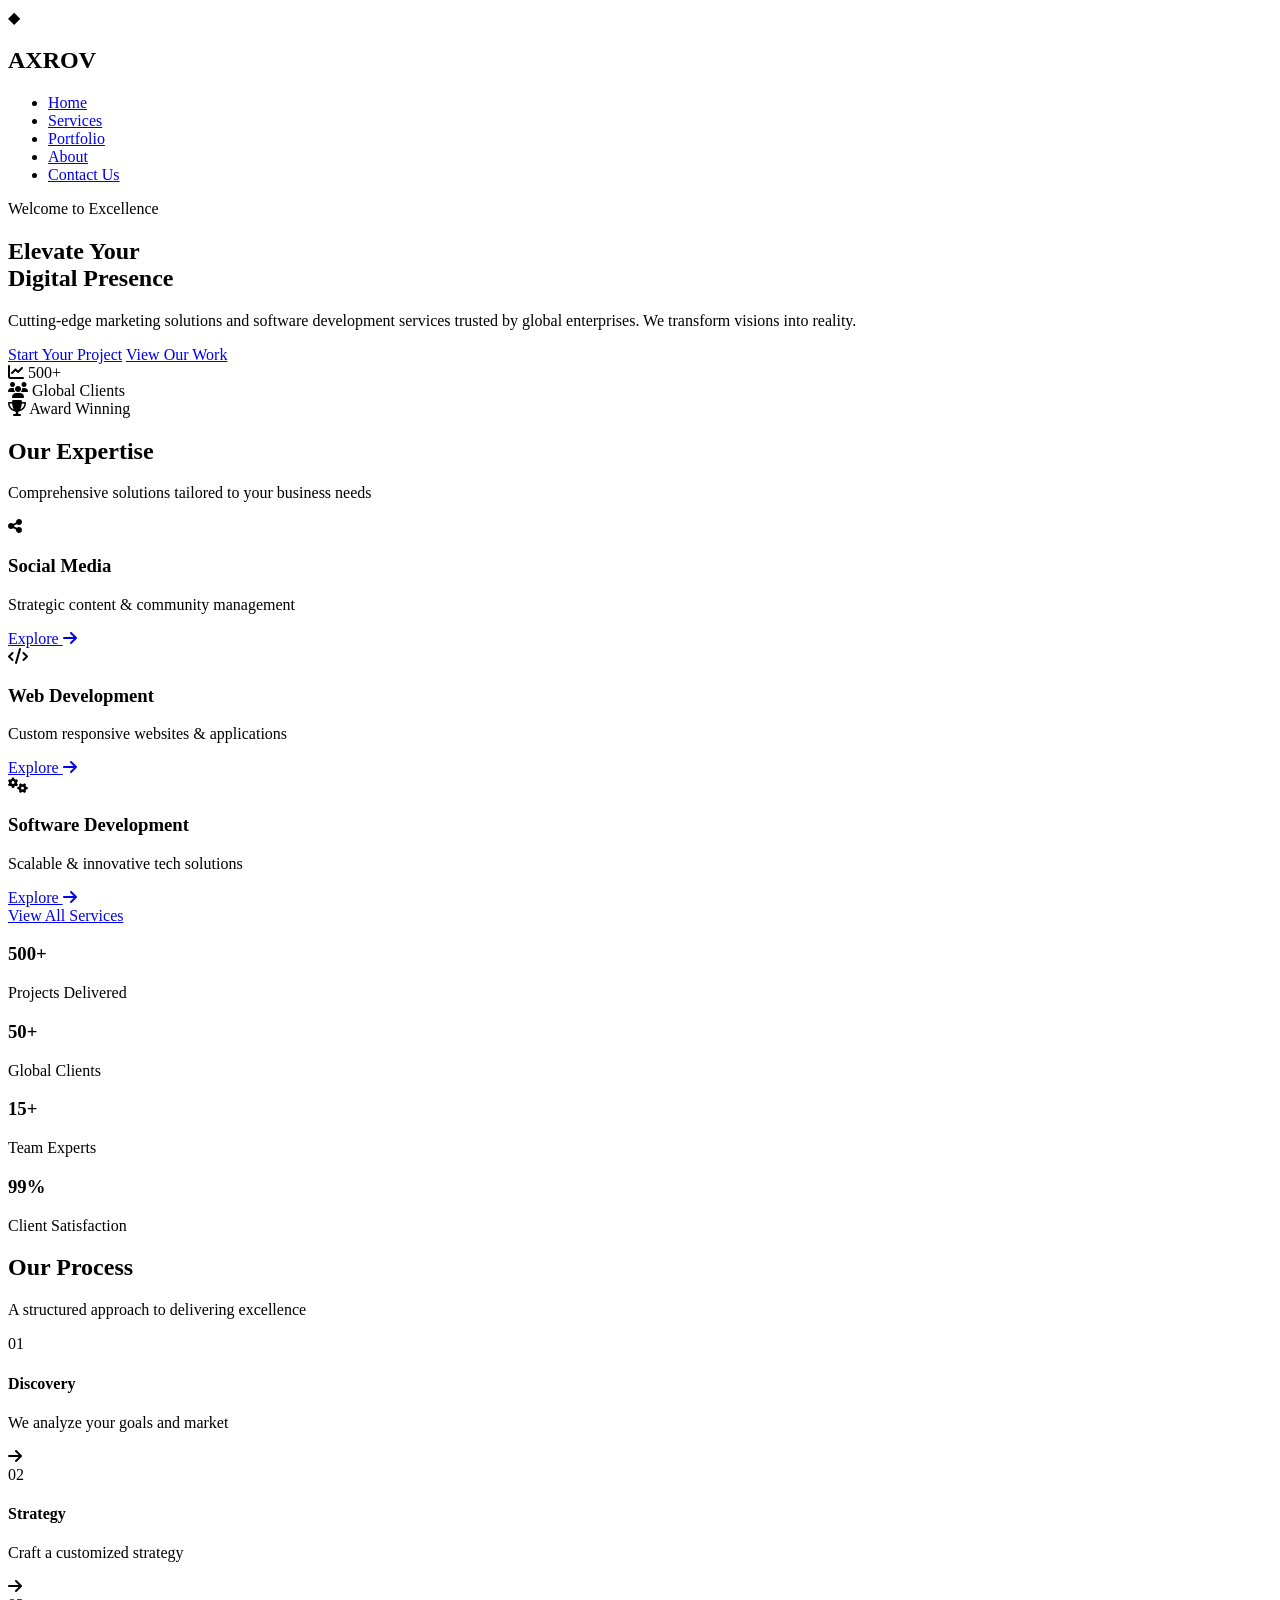
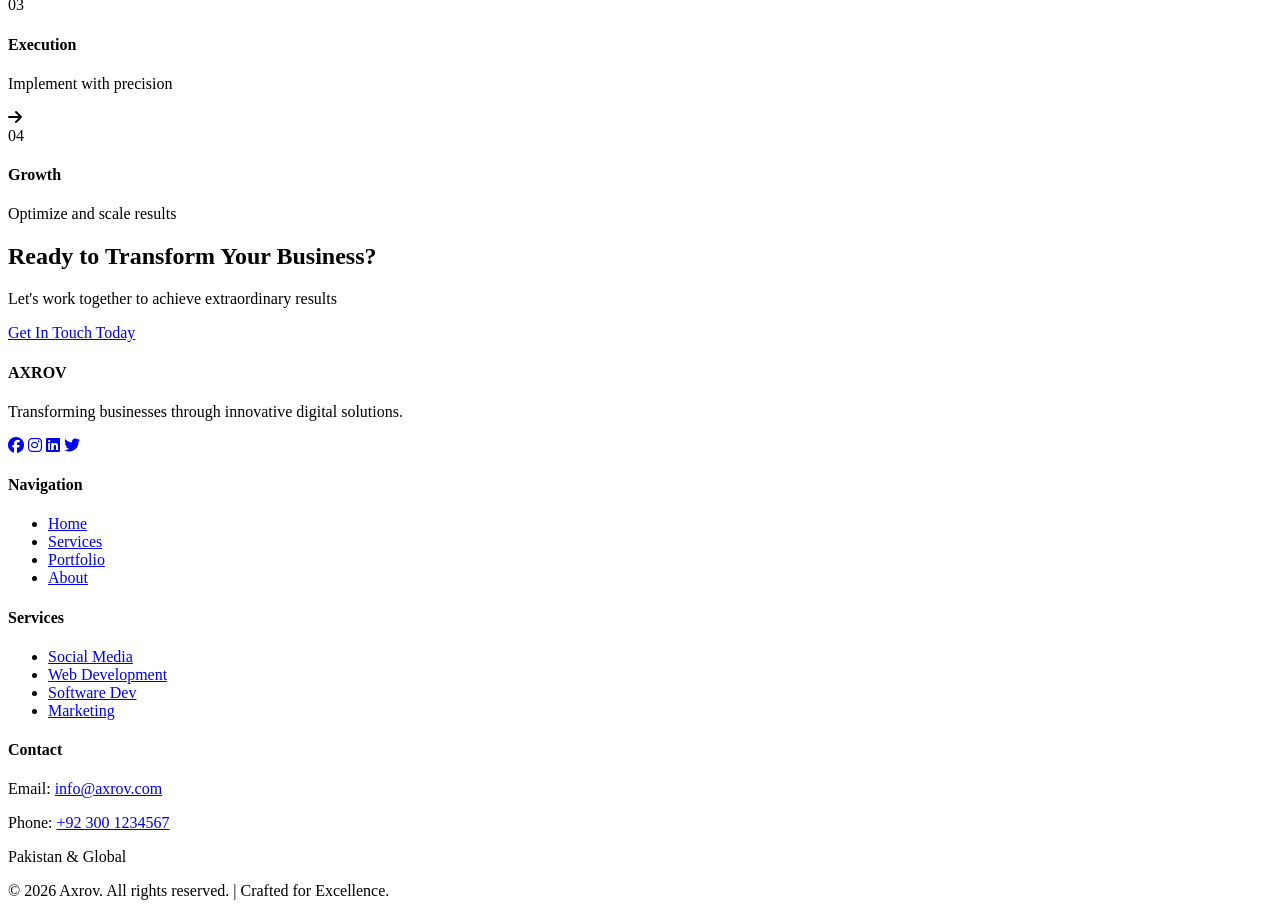
==== index.html @ 905a5f2a "World-class multi-page professional website - Complete redesign" ====
<!DOCTYPE html>
<html lang="en">
<head>
    <meta charset="UTF-8">
    <meta name="viewport" content="width=device-width, initial-scale=1.0">
    <meta name="description" content="Axrov - Premium Marketing Agency & Software Development Solutions">
    <title>Axrov | Premium Digital Solutions</title>
    <link rel="stylesheet" href="css/global.css">
    <link rel="stylesheet" href="css/index.css">
    <link rel="stylesheet" href="https://cdnjs.cloudflare.com/ajax/libs/font-awesome/6.5.0/css/all.min.css">
</head>
<body>
    <!-- Navigation -->
    <nav class="navbar">
        <div class="container">
            <div class="nav-wrapper">
                <div class="logo">
                    <span class="logo-icon">◆</span>
                    <h1>AXROV</h1>
                </div>
                <ul class="nav-menu" id="navMenu">
                    <li><a href="index.html" class="active">Home</a></li>
                    <li><a href="services.html">Services</a></li>
                    <li><a href="portfolio.html">Portfolio</a></li>
                    <li><a href="about.html">About</a></li>
                    <li><a href="contact.html" class="nav-cta">Contact Us</a></li>
                </ul>
                <div class="hamburger" id="hamburger">
                    <span></span>
                    <span></span>
                    <span></span>
                </div>
            </div>
        </div>
    </nav>

    <!-- Hero Section -->
    <section class="hero">
        <div class="hero-background">
            <div class="animated-bg"></div>
        </div>
        <div class="container hero-content">
            <div class="hero-text">
                <span class="hero-badge">Welcome to Excellence</span>
                <h1 class="hero-title">Elevate Your<br><span class="gradient-text">Digital Presence</span></h1>
                <p class="hero-description">Cutting-edge marketing solutions and software development services trusted by global enterprises. We transform visions into reality.</p>
                <div class="hero-cta">
                    <a href="contact.html" class="btn btn-primary">Start Your Project</a>
                    <a href="portfolio.html" class="btn btn-outline">View Our Work</a>
                </div>
            </div>
            <div class="hero-image">
                <div class="floating-card card-1">
                    <i class="fas fa-chart-line"></i>
                    <span>500+</span>
                </div>
                <div class="floating-card card-2">
                    <i class="fas fa-users"></i>
                    <span>Global Clients</span>
                </div>
                <div class="floating-card card-3">
                    <i class="fas fa-trophy"></i>
                    <span>Award Winning</span>
                </div>
            </div>
        </div>
    </section>

    <!-- Featured Services Preview -->
    <section class="featured-services">
        <div class="container">
            <div class="section-header">
                <h2>Our Expertise</h2>
                <p>Comprehensive solutions tailored to your business needs</p>
            </div>
            <div class="services-preview">
                <div class="service-preview-card" data-service="social">
                    <div class="service-icon-large">
                        <i class="fas fa-share-alt"></i>
                    </div>
                    <h3>Social Media</h3>
                    <p>Strategic content & community management</p>
                    <a href="services.html#social" class="service-link">Explore <i class="fas fa-arrow-right"></i></a>
                </div>
                <div class="service-preview-card" data-service="web">
                    <div class="service-icon-large">
                        <i class="fas fa-code"></i>
                    </div>
                    <h3>Web Development</h3>
                    <p>Custom responsive websites & applications</p>
                    <a href="services.html#web" class="service-link">Explore <i class="fas fa-arrow-right"></i></a>
                </div>
                <div class="service-preview-card" data-service="software">
                    <div class="service-icon-large">
                        <i class="fas fa-cogs"></i>
                    </div>
                    <h3>Software Development</h3>
                    <p>Scalable & innovative tech solutions</p>
                    <a href="services.html#software" class="service-link">Explore <i class="fas fa-arrow-right"></i></a>
                </div>
            </div>
            <div class="view-all-services">
                <a href="services.html" class="btn btn-primary">View All Services</a>
            </div>
        </div>
    </section>

    <!-- Stats Section -->
    <section class="stats-section">
        <div class="container">
            <div class="stats-grid">
                <div class="stat-item">
                    <h3 class="stat-number">500+</h3>
                    <p>Projects Delivered</p>
                </div>
                <div class="stat-item">
                    <h3 class="stat-number">50+</h3>
                    <p>Global Clients</p>
                </div>
                <div class="stat-item">
                    <h3 class="stat-number">15+</h3>
                    <p>Team Experts</p>
                </div>
                <div class="stat-item">
                    <h3 class="stat-number">99%</h3>
                    <p>Client Satisfaction</p>
                </div>
            </div>
        </div>
    </section>

    <!-- Process Section -->
    <section class="process-section">
        <div class="container">
            <div class="section-header">
                <h2>Our Process</h2>
                <p>A structured approach to delivering excellence</p>
            </div>
            <div class="process-timeline">
                <div class="process-step">
                    <div class="step-number">01</div>
                    <h4>Discovery</h4>
                    <p>We analyze your goals and market</p>
                </div>
                <div class="process-arrow"><i class="fas fa-arrow-right"></i></div>
                <div class="process-step">
                    <div class="step-number">02</div>
                    <h4>Strategy</h4>
                    <p>Craft a customized strategy</p>
                </div>
                <div class="process-arrow"><i class="fas fa-arrow-right"></i></div>
                <div class="process-step">
                    <div class="step-number">03</div>
                    <h4>Execution</h4>
                    <p>Implement with precision</p>
                </div>
                <div class="process-arrow"><i class="fas fa-arrow-right"></i></div>
                <div class="process-step">
                    <div class="step-number">04</div>
                    <h4>Growth</h4>
                    <p>Optimize and scale results</p>
                </div>
            </div>
        </div>
    </section>

    <!-- CTA Section -->
    <section class="cta-section">
        <div class="container">
            <h2>Ready to Transform Your Business?</h2>
            <p>Let's work together to achieve extraordinary results</p>
            <a href="contact.html" class="btn btn-primary btn-large">Get In Touch Today</a>
        </div>
    </section>

    <!-- Footer -->
    <footer class="footer">
        <div class="container">
            <div class="footer-content">
                <div class="footer-section">
                    <h4>AXROV</h4>
                    <p>Transforming businesses through innovative digital solutions.</p>
                    <div class="social-links">
                        <a href="#"><i class="fab fa-facebook"></i></a>
                        <a href="#"><i class="fab fa-instagram"></i></a>
                        <a href="#"><i class="fab fa-linkedin"></i></a>
                        <a href="#"><i class="fab fa-twitter"></i></a>
                    </div>
                </div>
                <div class="footer-section">
                    <h4>Navigation</h4>
                    <ul>
                        <li><a href="index.html">Home</a></li>
                        <li><a href="services.html">Services</a></li>
                        <li><a href="portfolio.html">Portfolio</a></li>
                        <li><a href="about.html">About</a></li>
                    </ul>
                </div>
                <div class="footer-section">
                    <h4>Services</h4>
                    <ul>
                        <li><a href="services.html#social">Social Media</a></li>
                        <li><a href="services.html#web">Web Development</a></li>
                        <li><a href="services.html#software">Software Dev</a></li>
                        <li><a href="services.html#marketing">Marketing</a></li>
                    </ul>
                </div>
                <div class="footer-section">
                    <h4>Contact</h4>
                    <p>Email: <a href="mailto:info@axrov.com">info@axrov.com</a></p>
                    <p>Phone: <a href="tel:+923001234567">+92 300 1234567</a></p>
                    <p>Pakistan & Global</p>
                </div>
            </div>
            <div class="footer-bottom">
                <p>&copy; 2026 Axrov. All rights reserved. | Crafted for Excellence.</p>
            </div>
        </div>
    </footer>

    <script src="js/global.js"></script>
    <script src="js/index.js"></script>
</body>
</html>
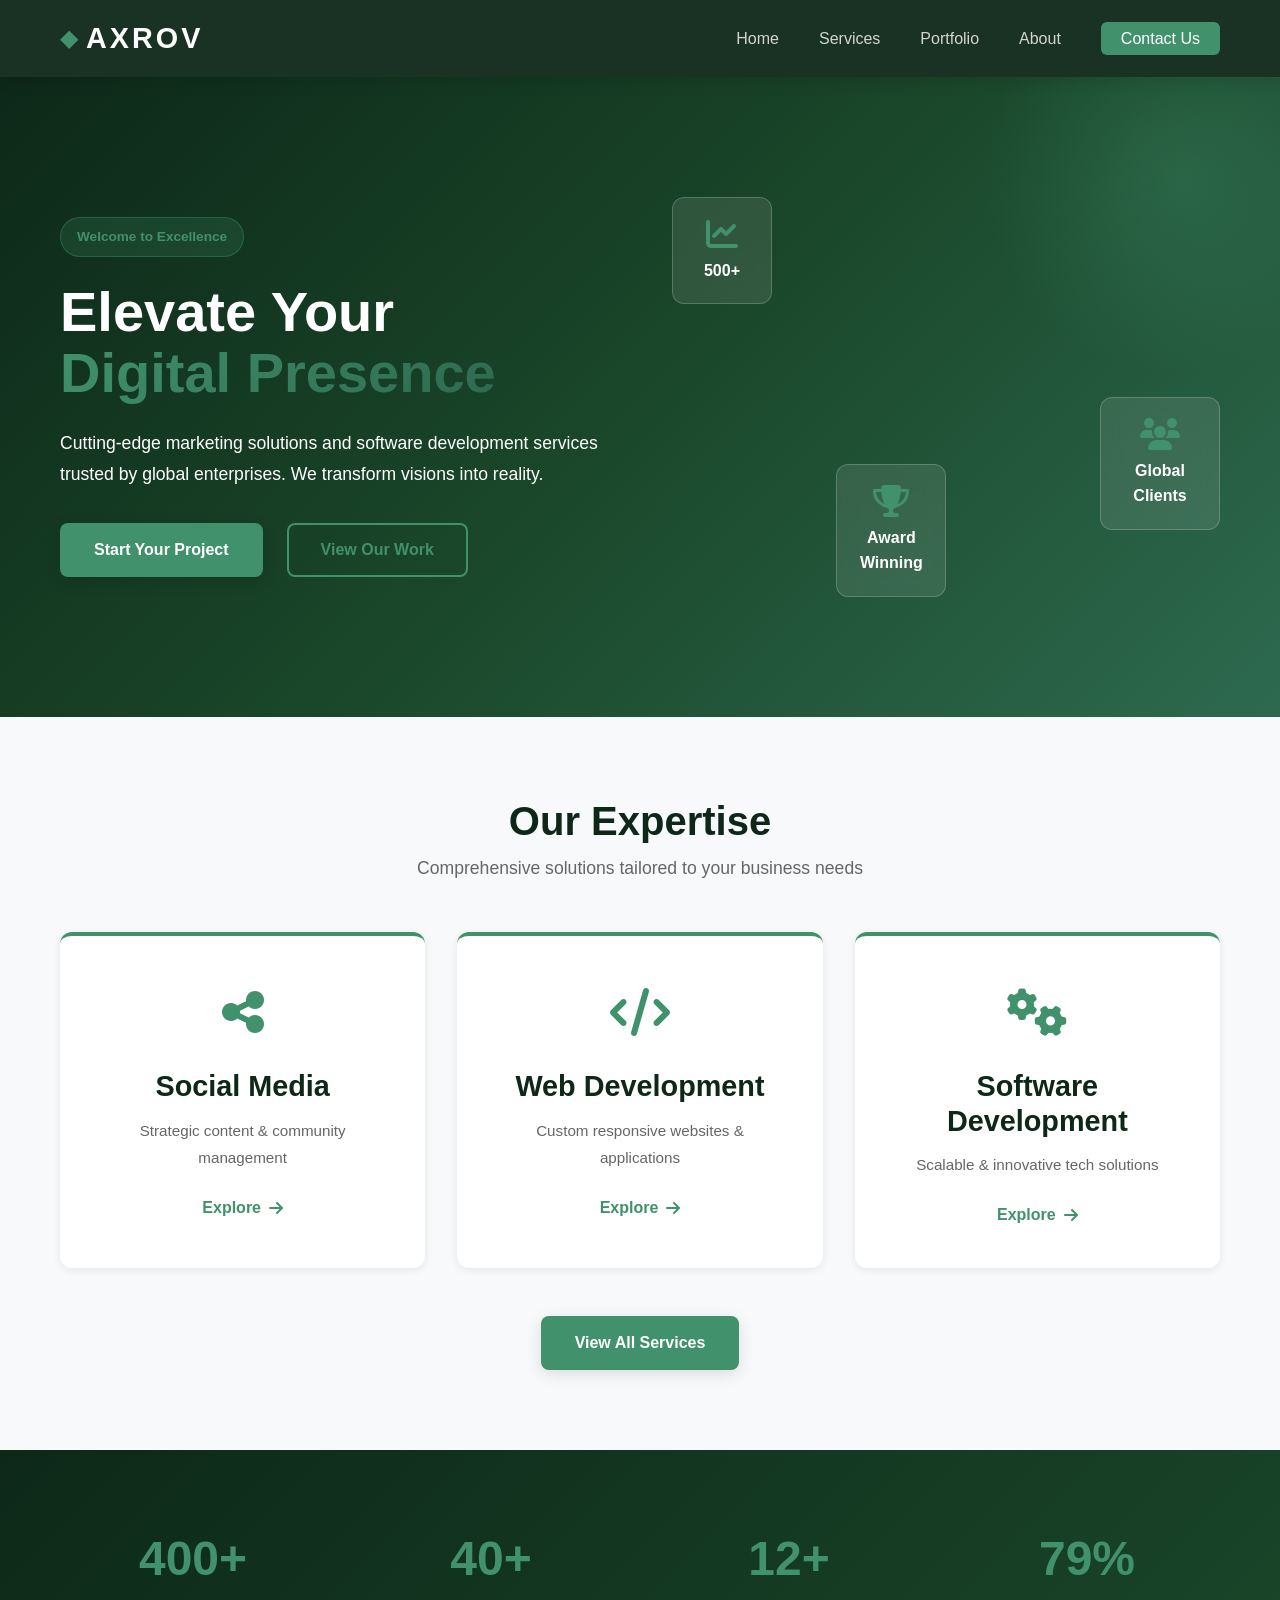
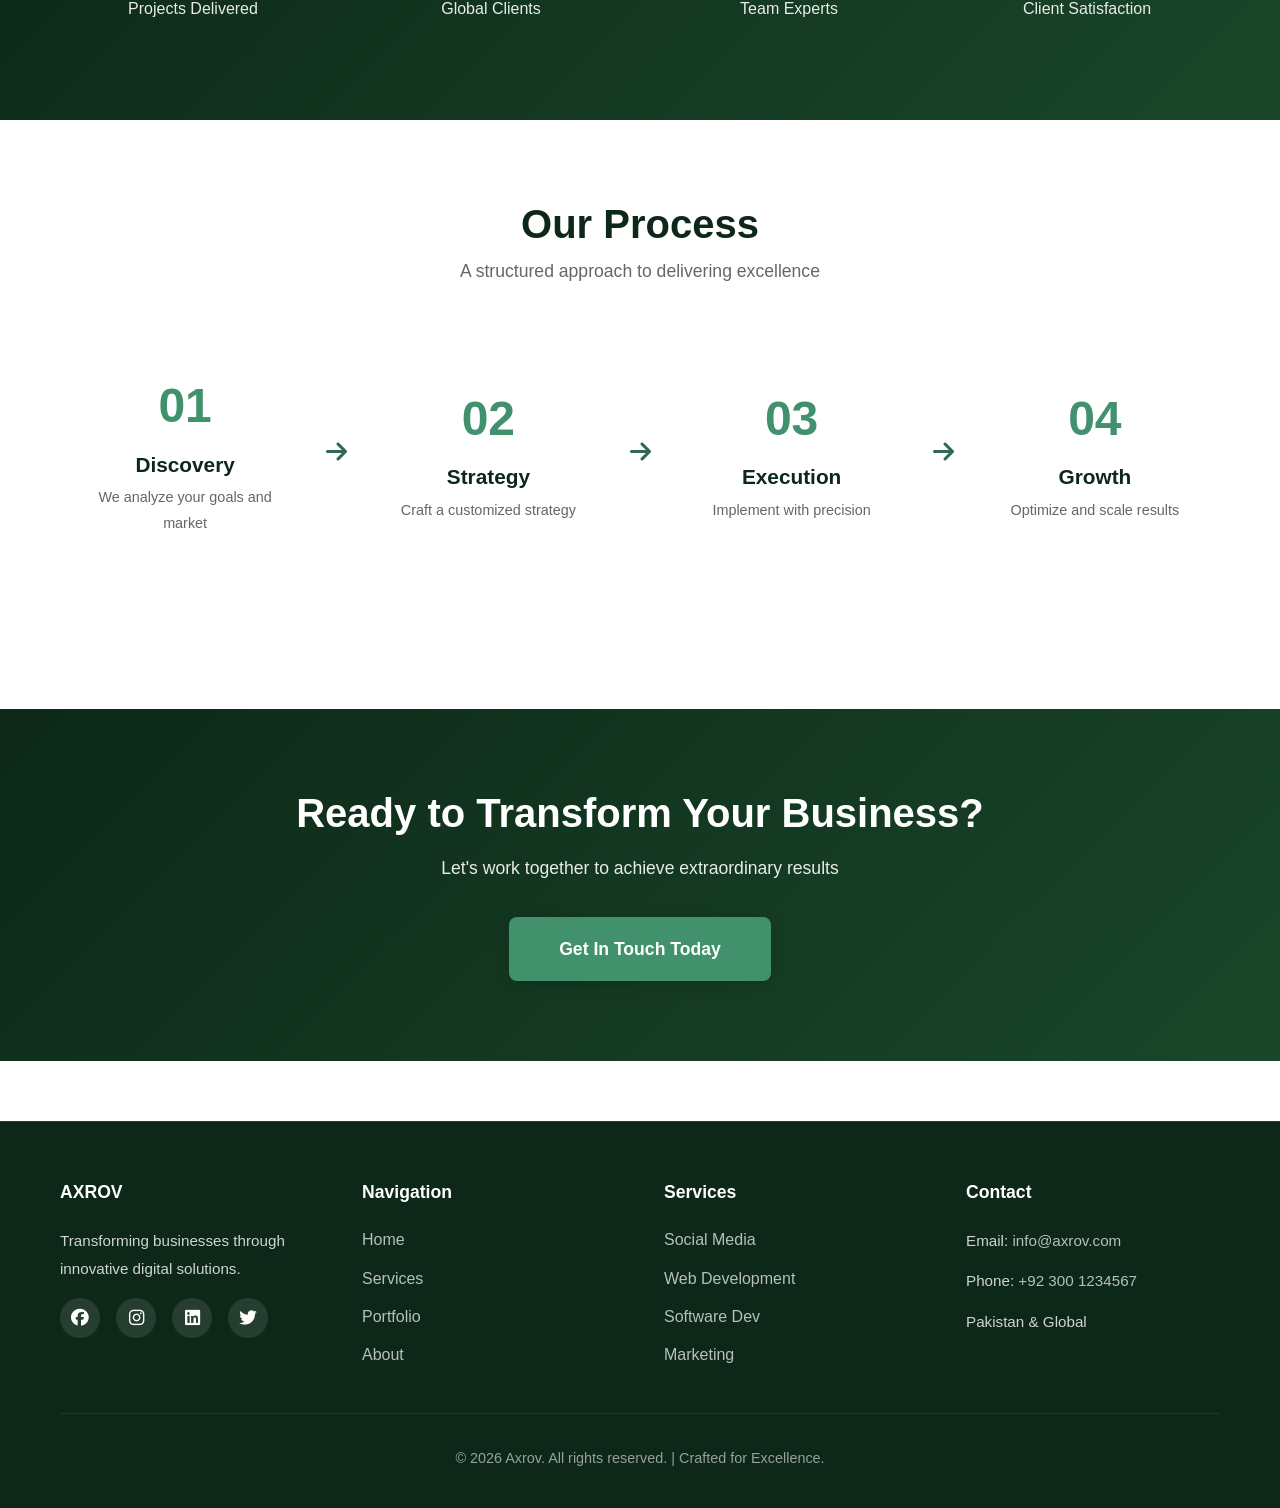
==== commit d2ba18af: "Fix file path locations - Use ./ relative paths for all CSS, JS, and HTML links" ====
--- a/index.html
+++ b/index.html
@@ -5,8 +5,8 @@
     <meta name="viewport" content="width=device-width, initial-scale=1.0">
     <meta name="description" content="Axrov - Premium Marketing Agency & Software Development Solutions">
     <title>Axrov | Premium Digital Solutions</title>
-    <link rel="stylesheet" href="css/global.css">
-    <link rel="stylesheet" href="css/index.css">
+    <link rel="stylesheet" href="./css/global.css">
+    <link rel="stylesheet" href="./css/index.css">
     <link rel="stylesheet" href="https://cdnjs.cloudflare.com/ajax/libs/font-awesome/6.5.0/css/all.min.css">
 </head>
 <body>
@@ -19,17 +19,17 @@
                     <h1>AXROV</h1>
                 </div>
                 <ul class="nav-menu" id="navMenu">
-                    <li><a href="index.html" class="active">Home</a></li>
-                    <li><a href="services.html">Services</a></li>
-                    <li><a href="portfolio.html">Portfolio</a></li>
-                    <li><a href="about.html">About</a></li>
-                    <li><a href="contact.html" class="nav-cta">Contact Us</a></li>
+                    <li><a href="./index.html" class="active">Home</a></li>
+                    <li><a href="./services.html">Services</a></li>
+                    <li><a href="./portfolio.html">Portfolio</a></li>
+                    <li><a href="./about.html">About</a></li>
+                    <li><a href="./contact.html" class="nav-cta">Contact Us</a></li>
                 </ul>
-                <div class="hamburger" id="hamburger">
+                <button class="hamburger" id="hamburger">
                     <span></span>
                     <span></span>
                     <span></span>
-                </div>
+                </button>
             </div>
         </div>
     </nav>
@@ -45,8 +45,8 @@
                 <h1 class="hero-title">Elevate Your<br><span class="gradient-text">Digital Presence</span></h1>
                 <p class="hero-description">Cutting-edge marketing solutions and software development services trusted by global enterprises. We transform visions into reality.</p>
                 <div class="hero-cta">
-                    <a href="contact.html" class="btn btn-primary">Start Your Project</a>
-                    <a href="portfolio.html" class="btn btn-outline">View Our Work</a>
+                    <a href="./contact.html" class="btn btn-primary">Start Your Project</a>
+                    <a href="./portfolio.html" class="btn btn-outline">View Our Work</a>
                 </div>
             </div>
             <div class="hero-image">
@@ -80,7 +80,7 @@
                     </div>
                     <h3>Social Media</h3>
                     <p>Strategic content & community management</p>
-                    <a href="services.html#social" class="service-link">Explore <i class="fas fa-arrow-right"></i></a>
+                    <a href="./services.html#social" class="service-link">Explore <i class="fas fa-arrow-right"></i></a>
                 </div>
                 <div class="service-preview-card" data-service="web">
                     <div class="service-icon-large">
@@ -88,7 +88,7 @@
                     </div>
                     <h3>Web Development</h3>
                     <p>Custom responsive websites & applications</p>
-                    <a href="services.html#web" class="service-link">Explore <i class="fas fa-arrow-right"></i></a>
+                    <a href="./services.html#web" class="service-link">Explore <i class="fas fa-arrow-right"></i></a>
                 </div>
                 <div class="service-preview-card" data-service="software">
                     <div class="service-icon-large">
@@ -96,11 +96,11 @@
                     </div>
                     <h3>Software Development</h3>
                     <p>Scalable & innovative tech solutions</p>
-                    <a href="services.html#software" class="service-link">Explore <i class="fas fa-arrow-right"></i></a>
+                    <a href="./services.html#software" class="service-link">Explore <i class="fas fa-arrow-right"></i></a>
                 </div>
             </div>
             <div class="view-all-services">
-                <a href="services.html" class="btn btn-primary">View All Services</a>
+                <a href="./services.html" class="btn btn-primary">View All Services</a>
             </div>
         </div>
     </section>
@@ -169,7 +169,7 @@
         <div class="container">
             <h2>Ready to Transform Your Business?</h2>
             <p>Let's work together to achieve extraordinary results</p>
-            <a href="contact.html" class="btn btn-primary btn-large">Get In Touch Today</a>
+            <a href="./contact.html" class="btn btn-primary btn-large">Get In Touch Today</a>
         </div>
     </section>
 
@@ -190,19 +190,19 @@
                 <div class="footer-section">
                     <h4>Navigation</h4>
                     <ul>
-                        <li><a href="index.html">Home</a></li>
-                        <li><a href="services.html">Services</a></li>
-                        <li><a href="portfolio.html">Portfolio</a></li>
-                        <li><a href="about.html">About</a></li>
+                        <li><a href="./index.html">Home</a></li>
+                        <li><a href="./services.html">Services</a></li>
+                        <li><a href="./portfolio.html">Portfolio</a></li>
+                        <li><a href="./about.html">About</a></li>
                     </ul>
                 </div>
                 <div class="footer-section">
                     <h4>Services</h4>
                     <ul>
-                        <li><a href="services.html#social">Social Media</a></li>
-                        <li><a href="services.html#web">Web Development</a></li>
-                        <li><a href="services.html#software">Software Dev</a></li>
-                        <li><a href="services.html#marketing">Marketing</a></li>
+                        <li><a href="./services.html#social">Social Media</a></li>
+                        <li><a href="./services.html#web">Web Development</a></li>
+                        <li><a href="./services.html#software">Software Dev</a></li>
+                        <li><a href="./services.html#marketing">Marketing</a></li>
                     </ul>
                 </div>
                 <div class="footer-section">
@@ -218,7 +218,7 @@
         </div>
     </footer>
 
-    <script src="js/global.js"></script>
-    <script src="js/index.js"></script>
+    <script src="./js/global.js"></script>
+    <script src="./js/index.js"></script>
 </body>
 </html>
--- a/css/global.css
+++ b/css/global.css
@@ -0,0 +1,499 @@
+:root {
+    --primary-dark-green: #0d2818;
+    --primary-green: #1a472a;
+    --accent-green: #2d6a4f;
+    --light-green: #40916c;
+    --light-grey: #f8f9fa;
+    --white: #ffffff;
+    --dark-text: #1a1a1a;
+    --grey-text: #666666;
+    --border-color: #e0e0e0;
+    --shadow-sm: 0 2px 8px rgba(0, 0, 0, 0.08);
+    --shadow-md: 0 4px 16px rgba(0, 0, 0, 0.12);
+    --shadow-lg: 0 12px 32px rgba(0, 0, 0, 0.15);
+    --transition: all 0.3s cubic-bezier(0.4, 0, 0.2, 1);
+    --transition-fast: all 0.2s ease;
+}
+
+* {
+    margin: 0;
+    padding: 0;
+    box-sizing: border-box;
+}
+
+html {
+    scroll-behavior: smooth;
+}
+
+body {
+    font-family: 'Segoe UI', Tahoma, Geneva, Verdana, sans-serif;
+    line-height: 1.6;
+    color: var(--dark-text);
+    background-color: var(--white);
+    overflow-x: hidden;
+}
+
+.container {
+    max-width: 1200px;
+    margin: 0 auto;
+    padding: 0 20px;
+}
+
+/* Typography */
+h1, h2, h3, h4, h5, h6 {
+    font-weight: 700;
+    line-height: 1.2;
+    margin-bottom: 1rem;
+}
+
+h1 {
+    font-size: 3.5rem;
+}
+
+h2 {
+    font-size: 2.5rem;
+}
+
+h3 {
+    font-size: 1.8rem;
+}
+
+h4 {
+    font-size: 1.3rem;
+}
+
+p {
+    margin-bottom: 1rem;
+    line-height: 1.8;
+}
+
+a {
+    color: var(--accent-green);
+    text-decoration: none;
+    transition: var(--transition-fast);
+}
+
+a:hover {
+    color: var(--light-green);
+}
+
+/* Buttons */
+.btn {
+    display: inline-block;
+    padding: 12px 32px;
+    border: 2px solid transparent;
+    border-radius: 8px;
+    font-size: 1rem;
+    font-weight: 600;
+    cursor: pointer;
+    transition: var(--transition);
+    text-align: center;
+    text-decoration: none;
+}
+
+.btn-primary {
+    background-color: var(--light-green);
+    color: var(--white);
+    box-shadow: var(--shadow-md);
+}
+
+.btn-primary:hover {
+    background-color: var(--accent-green);
+    transform: translateY(-2px);
+    box-shadow: var(--shadow-lg);
+}
+
+.btn-outline {
+    background-color: transparent;
+    color: var(--light-green);
+    border-color: var(--light-green);
+}
+
+.btn-outline:hover {
+    background-color: var(--light-green);
+    color: var(--white);
+}
+
+.btn-large {
+    padding: 16px 48px;
+    font-size: 1.1rem;
+}
+
+/* Navigation */
+.navbar {
+    background-color: var(--primary-dark-green);
+    padding: 1.2rem 0;
+    position: sticky;
+    top: 0;
+    z-index: 1000;
+    box-shadow: var(--shadow-md);
+    backdrop-filter: blur(10px);
+    background-color: rgba(13, 40, 24, 0.95);
+}
+
+.nav-wrapper {
+    display: flex;
+    justify-content: space-between;
+    align-items: center;
+}
+
+.logo {
+    display: flex;
+    align-items: center;
+    gap: 0.5rem;
+}
+
+.logo-icon {
+    font-size: 1.5rem;
+    color: var(--light-green);
+}
+
+.logo h1 {
+    color: var(--white);
+    font-size: 1.8rem;
+    font-weight: 800;
+    letter-spacing: 3px;
+    margin: 0;
+}
+
+.nav-menu {
+    display: flex;
+    list-style: none;
+    gap: 2.5rem;
+}
+
+.nav-menu a {
+    color: rgba(255, 255, 255, 0.8);
+    font-weight: 500;
+    position: relative;
+    transition: var(--transition-fast);
+}
+
+.nav-menu a:hover,
+.nav-menu a.active {
+    color: var(--light-green);
+}
+
+.nav-menu a::after {
+    content: '';
+    position: absolute;
+    bottom: -8px;
+    left: 0;
+    width: 0;
+    height: 2px;
+    background-color: var(--light-green);
+    transition: var(--transition-fast);
+}
+
+.nav-menu a:hover::after,
+.nav-menu a.active::after {
+    width: 100%;
+}
+
+.nav-cta {
+    background-color: var(--light-green);
+    color: var(--white) !important;
+    padding: 8px 20px !important;
+    border-radius: 6px;
+    font-weight: 600;
+}
+
+.nav-cta:hover {
+    background-color: var(--accent-green);
+    color: var(--white) !important;
+}
+
+.nav-cta::after {
+    display: none;
+}
+
+.hamburger {
+    display: none;
+    flex-direction: column;
+    cursor: pointer;
+    gap: 6px;
+}
+
+.hamburger span {
+    width: 25px;
+    height: 3px;
+    background-color: var(--white);
+    transition: var(--transition-fast);
+    border-radius: 2px;
+}
+
+.hamburger.active span:nth-child(1) {
+    transform: rotate(45deg) translate(10px, 10px);
+}
+
+.hamburger.active span:nth-child(2) {
+    opacity: 0;
+}
+
+.hamburger.active span:nth-child(3) {
+    transform: rotate(-45deg) translate(8px, -8px);
+}
+
+/* Page Header */
+.page-header {
+    background: linear-gradient(135deg, var(--primary-dark-green) 0%, var(--primary-green) 100%);
+    color: var(--white);
+    padding: 60px 20px;
+    text-align: center;
+}
+
+.page-header h1 {
+    color: var(--white);
+    margin-bottom: 0.5rem;
+}
+
+.page-header p {
+    font-size: 1.1rem;
+    opacity: 0.9;
+}
+
+/* Section Header */
+.section-header {
+    text-align: center;
+    margin-bottom: 3rem;
+}
+
+.section-header h2 {
+    color: var(--primary-dark-green);
+    margin-bottom: 0.5rem;
+}
+
+.section-header p {
+    color: var(--grey-text);
+    font-size: 1.1rem;
+}
+
+/* Gradient Text */
+.gradient-text {
+    background: linear-gradient(135deg, var(--light-green), var(--accent-green));
+    -webkit-background-clip: text;
+    -webkit-text-fill-color: transparent;
+    background-clip: text;
+}
+
+/* CTA Section */
+.cta-section {
+    background: linear-gradient(135deg, var(--primary-dark-green) 0%, var(--primary-green) 100%);
+    color: var(--white);
+    padding: 80px 20px;
+    text-align: center;
+    margin: 60px 0;
+}
+
+.cta-section h2 {
+    color: var(--white);
+    margin-bottom: 1rem;
+}
+
+.cta-section p {
+    font-size: 1.1rem;
+    margin-bottom: 2rem;
+    opacity: 0.9;
+}
+
+/* Footer */
+.footer {
+    background-color: var(--primary-dark-green);
+    color: rgba(255, 255, 255, 0.8);
+    padding: 60px 20px 20px;
+    border-top: 1px solid rgba(64, 145, 108, 0.3);
+}
+
+.footer-content {
+    display: grid;
+    grid-template-columns: repeat(auto-fit, minmax(250px, 1fr));
+    gap: 3rem;
+    margin-bottom: 2rem;
+}
+
+.footer-section h4 {
+    color: var(--white);
+    margin-bottom: 1.5rem;
+    font-size: 1.1rem;
+}
+
+.footer-section p {
+    font-size: 0.95rem;
+    margin-bottom: 0.8rem;
+}
+
+.footer-section a {
+    color: rgba(255, 255, 255, 0.7);
+}
+
+.footer-section a:hover {
+    color: var(--light-green);
+}
+
+.footer-section ul {
+    list-style: none;
+}
+
+.footer-section ul li {
+    margin-bottom: 0.8rem;
+}
+
+.social-links {
+    display: flex;
+    gap: 1rem;
+    margin-top: 1rem;
+}
+
+.social-links a {
+    display: inline-flex;
+    align-items: center;
+    justify-content: center;
+    width: 40px;
+    height: 40px;
+    background-color: rgba(255, 255, 255, 0.1);
+    border-radius: 50%;
+    color: var(--white);
+    font-size: 1.1rem;
+    transition: var(--transition-fast);
+}
+
+.social-links a:hover {
+    background-color: var(--light-green);
+    color: var(--white);
+    transform: translateY(-3px);
+}
+
+.footer-bottom {
+    text-align: center;
+    padding-top: 2rem;
+    border-top: 1px solid rgba(255, 255, 255, 0.1);
+    font-size: 0.9rem;
+    opacity: 0.7;
+}
+
+/* Responsive Design */
+@media (max-width: 768px) {
+    .hamburger {
+        display: flex;
+    }
+
+    .nav-menu {
+        position: fixed;
+        left: -100%;
+        top: 70px;
+        flex-direction: column;
+        background-color: var(--primary-dark-green);
+        width: 100%;
+        text-align: center;
+        transition: 0.3s;
+        gap: 0;
+    }
+
+    .nav-menu.active {
+        left: 0;
+    }
+
+    .nav-menu li {
+        padding: 1.5rem 0;
+        border-bottom: 1px solid rgba(255, 255, 255, 0.1);
+    }
+
+    h1 {
+        font-size: 2rem;
+    }
+
+    h2 {
+        font-size: 1.8rem;
+    }
+
+    h3 {
+        font-size: 1.3rem;
+    }
+
+    .page-header {
+        padding: 40px 20px;
+    }
+
+    .cta-section {
+        padding: 60px 20px;
+    }
+}
+
+@media (max-width: 480px) {
+    h1 {
+        font-size: 1.5rem;
+    }
+
+    h2 {
+        font-size: 1.3rem;
+    }
+
+    .btn {
+        padding: 10px 20px;
+        font-size: 0.9rem;
+    }
+
+    .btn-large {
+        padding: 12px 32px;
+        font-size: 1rem;
+    }
+}
+
+/* Animations */
+@keyframes fadeInUp {
+    from {
+        opacity: 0;
+        transform: translateY(30px);
+    }
+    to {
+        opacity: 1;
+        transform: translateY(0);
+    }
+}
+
+@keyframes slideInDown {
+    from {
+        opacity: 0;
+        transform: translateY(-30px);
+    }
+    to {
+        opacity: 1;
+        transform: translateY(0);
+    }
+}
+
+@keyframes float {
+    0%, 100% {
+        transform: translateY(0px);
+    }
+    50% {
+        transform: translateY(-10px);
+    }
+}
+
+@keyframes pulse {
+    0%, 100% {
+        opacity: 1;
+    }
+    50% {
+        opacity: 0.5;
+    }
+}
+
+/* Scrollbar Styling */
+::-webkit-scrollbar {
+    width: 10px;
+}
+
+::-webkit-scrollbar-track {
+    background: var(--light-grey);
+}
+
+::-webkit-scrollbar-thumb {
+    background: var(--accent-green);
+    border-radius: 5px;
+}
+
+::-webkit-scrollbar-thumb:hover {
+    background: var(--light-green);
+}
--- a/css/index.css
+++ b/css/index.css
@@ -0,0 +1,289 @@
+/* Hero Section */
+.hero {
+    position: relative;
+    padding: 120px 20px;
+    overflow: hidden;
+}
+
+.hero-background {
+    position: absolute;
+    top: 0;
+    left: 0;
+    right: 0;
+    bottom: 0;
+    background: linear-gradient(135deg, var(--primary-dark-green) 0%, var(--primary-green) 50%, var(--accent-green) 100%);
+    z-index: 1;
+}
+
+.animated-bg {
+    position: absolute;
+    width: 400px;
+    height: 400px;
+    background: radial-gradient(circle, rgba(64, 145, 108, 0.3) 0%, transparent 70%);
+    border-radius: 50%;
+    animation: float 6s ease-in-out infinite;
+    top: -100px;
+    right: -100px;
+}
+
+.hero .container {
+    position: relative;
+    z-index: 2;
+    display: grid;
+    grid-template-columns: 1fr 1fr;
+    gap: 4rem;
+    align-items: center;
+}
+
+.hero-content {
+    color: var(--white);
+}
+
+.hero-badge {
+    display: inline-block;
+    background-color: rgba(64, 145, 108, 0.2);
+    color: var(--light-green);
+    padding: 8px 16px;
+    border-radius: 20px;
+    font-size: 0.85rem;
+    font-weight: 600;
+    margin-bottom: 1.5rem;
+    border: 1px solid rgba(64, 145, 108, 0.4);
+    animation: slideInDown 0.8s ease;
+}
+
+.hero-title {
+    font-size: 3.5rem;
+    line-height: 1.1;
+    margin-bottom: 1.5rem;
+    font-weight: 800;
+    animation: slideInDown 0.8s ease 0.1s both;
+}
+
+.hero-description {
+    font-size: 1.1rem;
+    margin-bottom: 2rem;
+    opacity: 0.95;
+    line-height: 1.8;
+    animation: fadeInUp 0.8s ease 0.2s both;
+}
+
+.hero-cta {
+    display: flex;
+    gap: 1.5rem;
+    animation: fadeInUp 0.8s ease 0.3s both;
+}
+
+.hero-image {
+    position: relative;
+    height: 400px;
+}
+
+.floating-card {
+    position: absolute;
+    background: rgba(255, 255, 255, 0.1);
+    backdrop-filter: blur(10px);
+    border: 1px solid rgba(255, 255, 255, 0.2);
+    border-radius: 12px;
+    padding: 20px;
+    color: var(--white);
+    text-align: center;
+    animation: float 4s ease-in-out infinite;
+}
+
+.floating-card i {
+    font-size: 2rem;
+    display: block;
+    margin-bottom: 0.5rem;
+    color: var(--light-green);
+}
+
+.floating-card span {
+    display: block;
+    font-weight: 600;
+}
+
+.card-1 {
+    top: 0;
+    left: 0;
+    width: 100px;
+    animation-delay: 0s;
+}
+
+.card-2 {
+    top: 50%;
+    right: 0;
+    width: 120px;
+    animation-delay: 1s;
+}
+
+.card-3 {
+    bottom: 0;
+    left: 30%;
+    width: 110px;
+    animation-delay: 2s;
+}
+
+/* Featured Services */
+.featured-services {
+    padding: 80px 20px;
+    background-color: var(--light-grey);
+}
+
+.services-preview {
+    display: grid;
+    grid-template-columns: repeat(auto-fit, minmax(280px, 1fr));
+    gap: 2rem;
+    margin-bottom: 3rem;
+}
+
+.service-preview-card {
+    background: var(--white);
+    padding: 2.5rem;
+    border-radius: 12px;
+    text-align: center;
+    box-shadow: var(--shadow-sm);
+    transition: var(--transition);
+    border-top: 4px solid var(--light-green);
+}
+
+.service-preview-card:hover {
+    transform: translateY(-10px);
+    box-shadow: var(--shadow-lg);
+    border-top-color: var(--accent-green);
+}
+
+.service-icon-large {
+    font-size: 3rem;
+    color: var(--light-green);
+    margin-bottom: 1rem;
+}
+
+.service-preview-card h3 {
+    color: var(--primary-dark-green);
+    margin-bottom: 0.8rem;
+}
+
+.service-preview-card p {
+    color: var(--grey-text);
+    font-size: 0.95rem;
+    margin-bottom: 1.5rem;
+}
+
+.service-link {
+    color: var(--light-green);
+    font-weight: 600;
+    display: inline-flex;
+    align-items: center;
+    gap: 0.5rem;
+    transition: var(--transition-fast);
+}
+
+.service-link:hover {
+    gap: 1rem;
+}
+
+.view-all-services {
+    text-align: center;
+}
+
+/* Stats Section */
+.stats-section {
+    padding: 80px 20px;
+    background: linear-gradient(135deg, var(--primary-dark-green) 0%, var(--primary-green) 100%);
+}
+
+.stats-grid {
+    display: grid;
+    grid-template-columns: repeat(auto-fit, minmax(200px, 1fr));
+    gap: 2rem;
+}
+
+.stat-item {
+    text-align: center;
+    color: var(--white);
+}
+
+.stat-number {
+    font-size: 3rem;
+    color: var(--light-green);
+    font-weight: 800;
+    margin-bottom: 0.5rem;
+}
+
+.stat-item p {
+    font-size: 1rem;
+    opacity: 0.9;
+}
+
+/* Process Section */
+.process-section {
+    padding: 80px 20px;
+    background-color: var(--white);
+}
+
+.process-timeline {
+    display: flex;
+    justify-content: space-between;
+    align-items: center;
+    flex-wrap: wrap;
+    gap: 1rem;
+}
+
+.process-step {
+    flex: 1;
+    min-width: 150px;
+    text-align: center;
+    padding: 2rem 1rem;
+}
+
+.step-number {
+    font-size: 3rem;
+    color: var(--light-green);
+    font-weight: 800;
+    margin-bottom: 0.5rem;
+}
+
+.process-step h4 {
+    color: var(--primary-dark-green);
+    margin-bottom: 0.5rem;
+}
+
+.process-step p {
+    color: var(--grey-text);
+    font-size: 0.9rem;
+    margin-bottom: 0;
+}
+
+.process-arrow {
+    color: var(--accent-green);
+    font-size: 1.5rem;
+}
+
+/* Responsive */
+@media (max-width: 768px) {
+    .hero .container {
+        grid-template-columns: 1fr;
+        gap: 2rem;
+    }
+
+    .hero-image {
+        height: 300px;
+    }
+
+    .hero-title {
+        font-size: 2rem;
+    }
+
+    .hero-cta {
+        flex-direction: column;
+    }
+
+    .process-timeline {
+        gap: 0.5rem;
+    }
+
+    .process-arrow {
+        display: none;
+    }
+}
